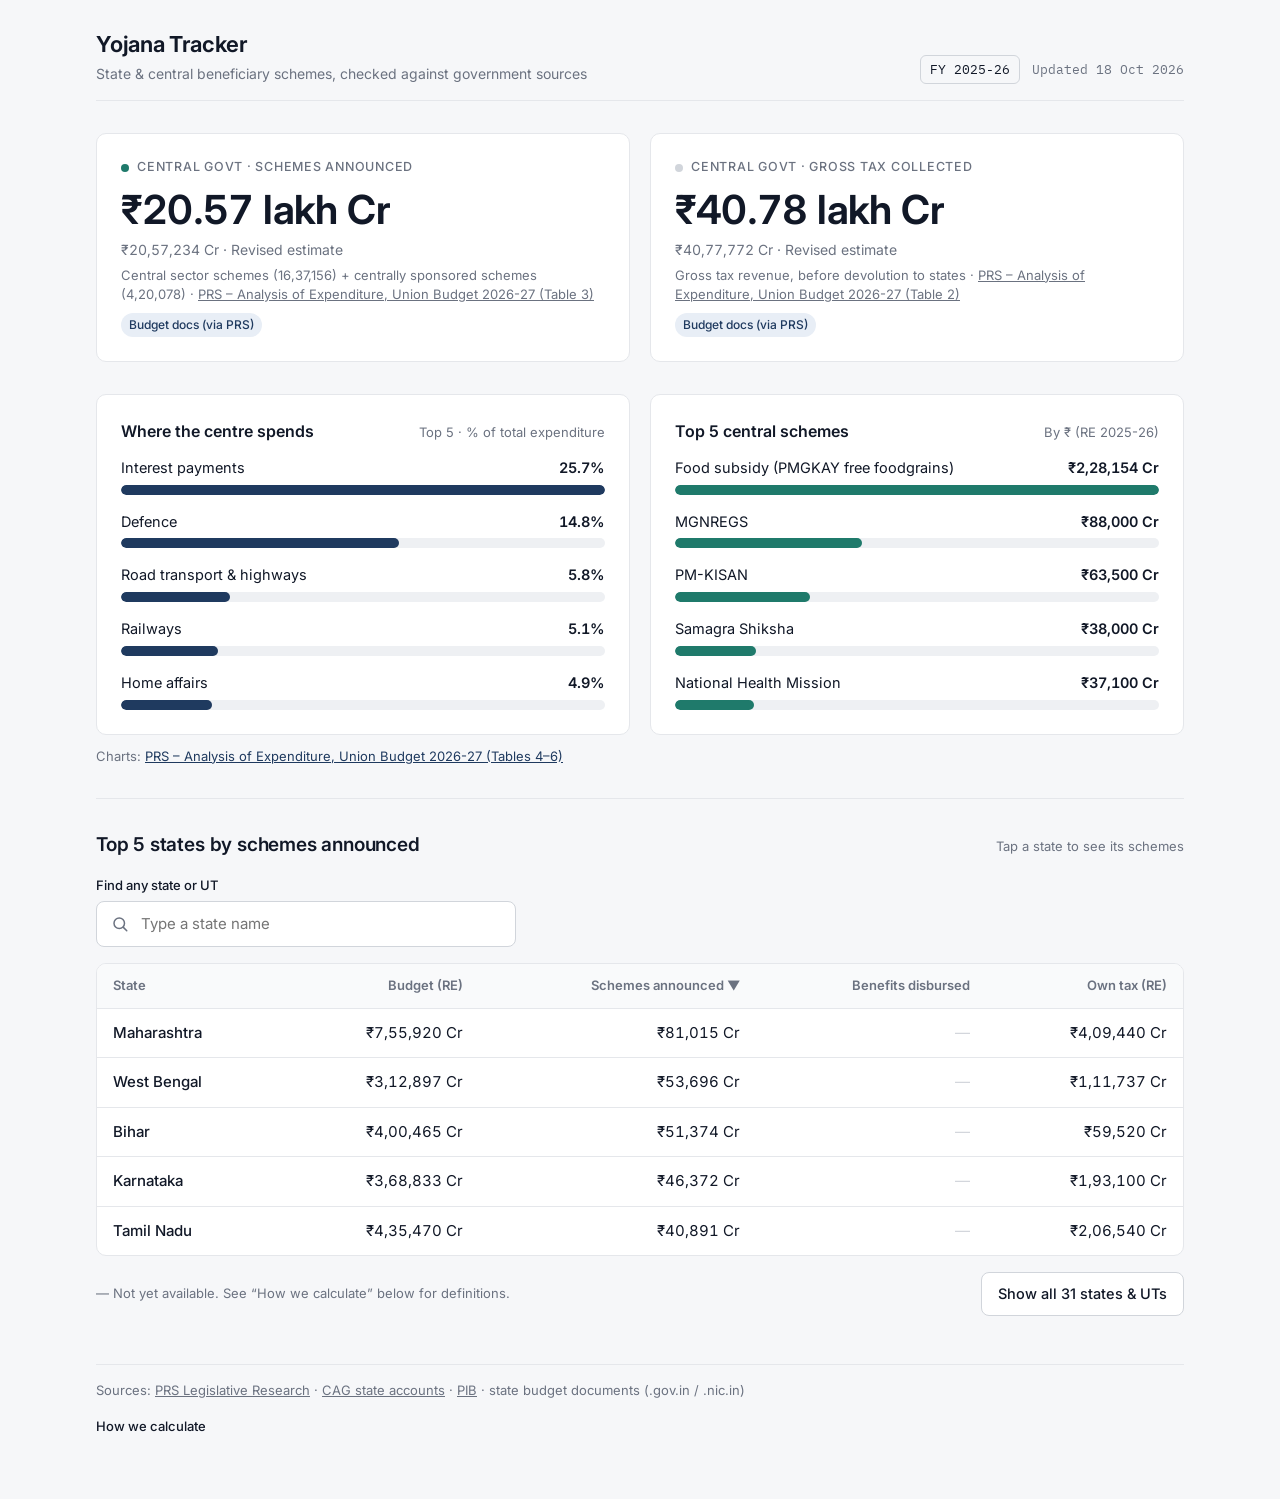
==== site/index.html @ f114574a "Fill budget, own tax and Schemes announced for all states from PRS; disbursement provenance rules - " ====
<!doctype html>
<html lang="en">
<head>
<meta charset="utf-8">
<meta name="viewport" content="width=device-width, initial-scale=1">
<title>Yojana Tracker</title>
<meta name="description" content="Central and state beneficiary schemes, budgets and tax collections, checked against government documents.">
<link rel="preconnect" href="https://fonts.googleapis.com">
<link rel="preconnect" href="https://fonts.gstatic.com" crossorigin>
<link href="https://fonts.googleapis.com/css2?family=Inter:wght@400;500;600;650&family=IBM+Plex+Mono:wght@400&display=swap" rel="stylesheet">
<link rel="stylesheet" href="styles.css">
<link rel="icon" href="data:image/svg+xml,%3Csvg xmlns='http://www.w3.org/2000/svg' viewBox='0 0 32 32'%3E%3Crect width='32' height='32' rx='6' fill='%231F3A5F'/%3E%3Ctext x='16' y='22' font-size='17' text-anchor='middle' fill='white' font-family='sans-serif'%3E%E2%82%B9%3C/text%3E%3C/svg%3E">
</head>
<body>
<div class="wrap">
  <header class="site-head">
    <div>
      <a class="brand" href="#/">Yojana Tracker</a>
      <p class="tagline">State &amp; central beneficiary schemes, checked against government sources</p>
    </div>
    <div class="meta">
      <span class="fy" id="fy">FY –</span>
      <span id="updated">Loading…</span>
    </div>
  </header>
  <main id="app" aria-live="polite"></main>
  <footer class="site-foot">
    <p>Sources: <a href="https://prsindia.org/budgets/states" target="_blank" rel="noopener">PRS Legislative Research</a> ·
      <a href="https://cag.gov.in/en/state-accounts-report" target="_blank" rel="noopener">CAG state accounts</a> ·
      <a href="https://pib.gov.in/" target="_blank" rel="noopener">PIB</a> · state budget documents (.gov.in / .nic.in)</p>
    <details class="method">
      <summary>How we calculate</summary>
      <ul class="notes">
        <li><strong>Budget</strong> is total expenditure excluding debt repayment (revenue + capital outlay + loans &amp; advances); <strong>tax</strong> is the state’s own tax revenue. Both are revised estimates (RE).</li>
        <li><strong>Schemes announced</strong> uses each state’s Social Welfare &amp; Nutrition sector spend (RE), as printed in PRS’s budget analysis, until scheme-level totals are verified. States classify welfare spending differently (some book much of it under SC/ST/OBC welfare), so compare states with care.</li>
        <li><strong>Benefits disbursed</strong> shows only amounts actually transferred, as published by a government source with its reporting period and date. “Partial” means only some of the state’s schemes have a published figure. It is never estimated from budget allocations; “—” means no reliable figure is published yet.</li>
        <li><strong>Actually spent / collected</strong> on a state’s page comes from CAG’s provisional accounts (March report, full year). It is compared with the revised estimate only when both use the same definition, year and accounting heads; otherwise the comparison shows N/A.</li>
        <li>Schemes are found in PIB and national news, then matched against government documents. Where the two differ, the government figure is shown. News-only figures are marked “Unverified” and never added to totals.</li>
        <li>“Budget docs (via PRS)” figures come from PRS Legislative Research’s analysis of the official budget and become “Verified” once matched in the government document itself.</li>
      </ul>
    </details>
  </footer>
</div>
<noscript><p class="wrap">This site needs JavaScript to load its data.</p></noscript>
<script src="app.js"></script>
</body>
</html>
---- site/styles.css ----
:root {
  --bg: #F6F7F9;
  --surface: #FFFFFF;
  --ink: #111827;
  --muted: #6B7280;
  --line: #E5E7EB;
  --line-strong: #D1D5DB;
  --head: #F9FAFB;
  --navy: #1F3A5F;        /* expenditure */
  --teal: #1F7A6B;        /* welfare schemes */
  --link: #1F3A5F;
  --track: #EEF0F3;
  --hover: #F3F5F8;
  --warn-ink: #8A4B00;
  --warn-bg: #FFF4E5;
  --ok-ink: #1E5E3B;
  --ok-bg: #E7F4EC;
  --sec-ink: #1F3A5F;
  --sec-bg: #E8EEF6;
  --sans: "Inter", system-ui, -apple-system, "Segoe UI", sans-serif;
  --mono: "IBM Plex Mono", ui-monospace, monospace;   /* technical metadata only */
  --radius: 10px;
  --gap: 32px;
}
@media (prefers-color-scheme: dark) {
  :root:not([data-theme="light"]) {
    --bg: #0F1115; --surface: #171A1F; --ink: #E8EAED; --muted: #9AA1AC; --line: #2A2F36;
    --line-strong: #3A404A; --head: #1C2026; --navy: #8FB3E0; --teal: #5FBFA9; --link: #9CC2EE;
    --track: #262A31; --hover: #1F2329; --warn-ink: #F2B66B; --warn-bg: #3A2A12; --ok-ink: #8FD9AE; --ok-bg: #16301F;
    --sec-ink: #B7CDEA; --sec-bg: #1F2A3A;
    color-scheme: dark;
  }
}
:root[data-theme="dark"] {
    --bg: #0F1115; --surface: #171A1F; --ink: #E8EAED; --muted: #9AA1AC; --line: #2A2F36;
    --line-strong: #3A404A; --head: #1C2026; --navy: #8FB3E0; --teal: #5FBFA9; --link: #9CC2EE;
    --track: #262A31; --hover: #1F2329; --warn-ink: #F2B66B; --warn-bg: #3A2A12; --ok-ink: #8FD9AE; --ok-bg: #16301F;
    --sec-ink: #B7CDEA; --sec-bg: #1F2A3A;
  color-scheme: dark;
}
* { box-sizing: border-box; }
body { margin: 0; background: var(--bg); color: var(--ink); font-family: var(--sans); line-height: 1.5;
  -webkit-font-smoothing: antialiased; }
a { color: var(--link); }
.wrap { max-width: 1120px; margin: 0 auto; padding-block: 28px 56px; padding-left: max(16px, env(safe-area-inset-left, 0px)); padding-right: max(16px, env(safe-area-inset-right, 0px)); }

.site-head { display: flex; flex-wrap: wrap; justify-content: space-between; align-items: flex-end; gap: 12px;
  border-bottom: 1px solid var(--line); padding-bottom: 16px; margin-bottom: var(--gap); }
.brand { font-size: 22px; font-weight: 650; letter-spacing: -.01em; color: var(--ink); text-decoration: none; }
.tagline { margin: 2px 0 0; color: var(--muted); font-size: 14px; }
.meta { display: flex; gap: 12px; align-items: center; font-family: var(--mono); font-size: 12.5px; color: var(--muted); }
.fy { border: 1px solid var(--line-strong); border-radius: 6px; color: var(--ink); padding: 4px 9px; }

main { display: flex; flex-direction: column; gap: var(--gap); }
.stack { display: flex; flex-direction: column; gap: 12px; }
.grid2 { display: grid; grid-template-columns: repeat(auto-fit, minmax(300px, 1fr)); gap: 20px; }
.card { background: var(--surface); border: 1px solid var(--line); border-radius: var(--radius); padding: 24px;
  display: flex; flex-direction: column; gap: 6px; }
.card.stat { --dot: var(--line-strong); }
.card.stat.exp { --dot: var(--navy); }
.card.stat.welfare { --dot: var(--teal); }
.eyebrow { font-size: 12.5px; font-weight: 500; text-transform: uppercase; letter-spacing: .06em; color: var(--muted);
  display: flex; align-items: flex-start; gap: 8px; }
.card.stat .eyebrow::before { content: ""; flex: none; width: 8px; height: 8px; margin-top: .45em; border-radius: 50%; background: var(--dot); }
.big { font-size: clamp(30px, 5vw, 40px); font-weight: 650; letter-spacing: -.02em; line-height: 1.15; margin-top: 4px; }
.exact { font-size: 14px; color: var(--muted); }
.sub { font-size: 13px; color: var(--muted); }
.sub a { color: var(--muted); }
.big, .exact, td.num, .bar-row .v { font-variant-numeric: tabular-nums; font-feature-settings: "tnum"; }

h1 { margin: 0; font-size: 30px; font-weight: 650; letter-spacing: -.015em; }
h2 { margin: 0; font-size: 19px; font-weight: 600; letter-spacing: -.01em; }
h3 { margin: 0; font-size: 16px; font-weight: 600; }
.section-head { display: flex; flex-wrap: wrap; justify-content: space-between; align-items: baseline; gap: 8px; }
.hint { font-size: 13px; color: var(--muted); }

.bars { display: flex; flex-direction: column; gap: 16px; margin-top: 8px; }
.bar-row .labels { display: flex; justify-content: space-between; gap: 12px; font-size: 14.5px; margin-bottom: 6px; }
.bar-row .labels .v { font-weight: 600; white-space: nowrap; }
.track { height: 10px; background: var(--track); border-radius: 5px; overflow: hidden; }
.fill { height: 100%; border-radius: 5px; width: 0; transition: width .9s cubic-bezier(.2,.7,.2,1); }

/* States section: set apart from the dashboard above */
.states { border-top: 1px solid var(--line); padding-top: var(--gap); display: flex; flex-direction: column; gap: 16px; }

.search { display: flex; flex-direction: column; gap: 6px; max-width: 420px; }
.search label { font-size: 13px; font-weight: 500; }
.search .box { display: flex; align-items: center; gap: 10px; background: var(--surface); border: 1px solid var(--line-strong);
  border-radius: 8px; padding: 0 14px; }
.search input { flex: 1; border: 0; outline: 0; background: transparent; color: var(--ink); font: inherit; font-size: 15px; min-height: 44px; }
.search .box:focus-within { outline: 3px solid color-mix(in srgb, var(--navy) 35%, transparent); outline-offset: 1px; }

.table-box { overflow-x: auto; background: var(--surface); border: 1px solid var(--line); border-radius: var(--radius); }
table { width: 100%; border-collapse: collapse; font-size: 15px; }
th { background: var(--head); text-align: left; font-weight: 600; padding: 12px 16px; white-space: nowrap; font-size: 13px;
  color: var(--muted); border-bottom: 1px solid var(--line); }
td { padding: 13px 16px; border-top: 1px solid var(--line); }
tbody tr:first-child td { border-top: 0; }
td.num, th.num { text-align: right; white-space: nowrap; }
td.rank { color: var(--muted); width: 40px; font-variant-numeric: tabular-nums; }
tbody tr.link { cursor: pointer; transition: background-color .12s; }
tbody tr.link:hover { background: var(--hover); }
tbody tr.dim td { color: var(--muted); }
.state-link { font-weight: 500; text-decoration: none; color: var(--ink); }
.state-link:hover { text-decoration: underline; }
.pending { color: var(--muted); font-size: 13px; }
.dash { color: var(--line-strong); }
.tag { display: inline-block; margin-left: 6px; padding: 1px 6px; border: 1px solid var(--line-strong); border-radius: 999px;
  font-size: 11px; font-weight: 500; color: var(--muted); vertical-align: 1px; }

.row-actions { display: flex; flex-wrap: wrap; justify-content: space-between; align-items: center; gap: 12px; }
.btn { font: inherit; font-size: 14.5px; font-weight: 500; background: var(--surface); color: var(--ink);
  border: 1px solid var(--line-strong); border-radius: 8px; padding: 10px 16px; min-height: 44px; cursor: pointer; }
.btn:hover { background: var(--hover); }
.btn:focus-visible, a:focus-visible, summary:focus-visible { outline: 3px solid var(--navy); outline-offset: 2px; }

.badge { display: inline-block; font-size: 12px; font-weight: 500; padding: 3px 8px; border-radius: 999px; white-space: nowrap; }
.badge.verified { background: var(--ok-bg); color: var(--ok-ink); }
.badge.secondary { background: var(--sec-bg); color: var(--sec-ink); }
.badge.unverified { background: var(--warn-bg); color: var(--warn-ink); }

.back { display: inline-flex; align-items: center; min-height: 44px; font-weight: 500; text-decoration: none; }
.notes { margin: 0; padding-left: 18px; font-size: 13px; color: var(--muted); display: flex; flex-direction: column; gap: 4px; }
.empty { padding: 28px; text-align: center; color: var(--muted); }

.site-foot { margin-top: 48px; border-top: 1px solid var(--line); padding-top: 16px; font-size: 13px; color: var(--muted);
  display: flex; flex-direction: column; gap: 10px; }
.site-foot p { margin: 0; }
.site-foot a { color: var(--muted); }
.method summary { cursor: pointer; font-weight: 500; color: var(--ink); width: fit-content; min-height: 32px;
  display: flex; align-items: center; }
.method[open] summary { margin-bottom: 8px; }
.method .notes { gap: 6px; max-width: 72ch; }

.error { background: var(--warn-bg); color: var(--warn-ink); padding: 16px; border-radius: var(--radius); }
@media (prefers-reduced-motion: reduce) { .fill, tbody tr.link { transition: none; } }
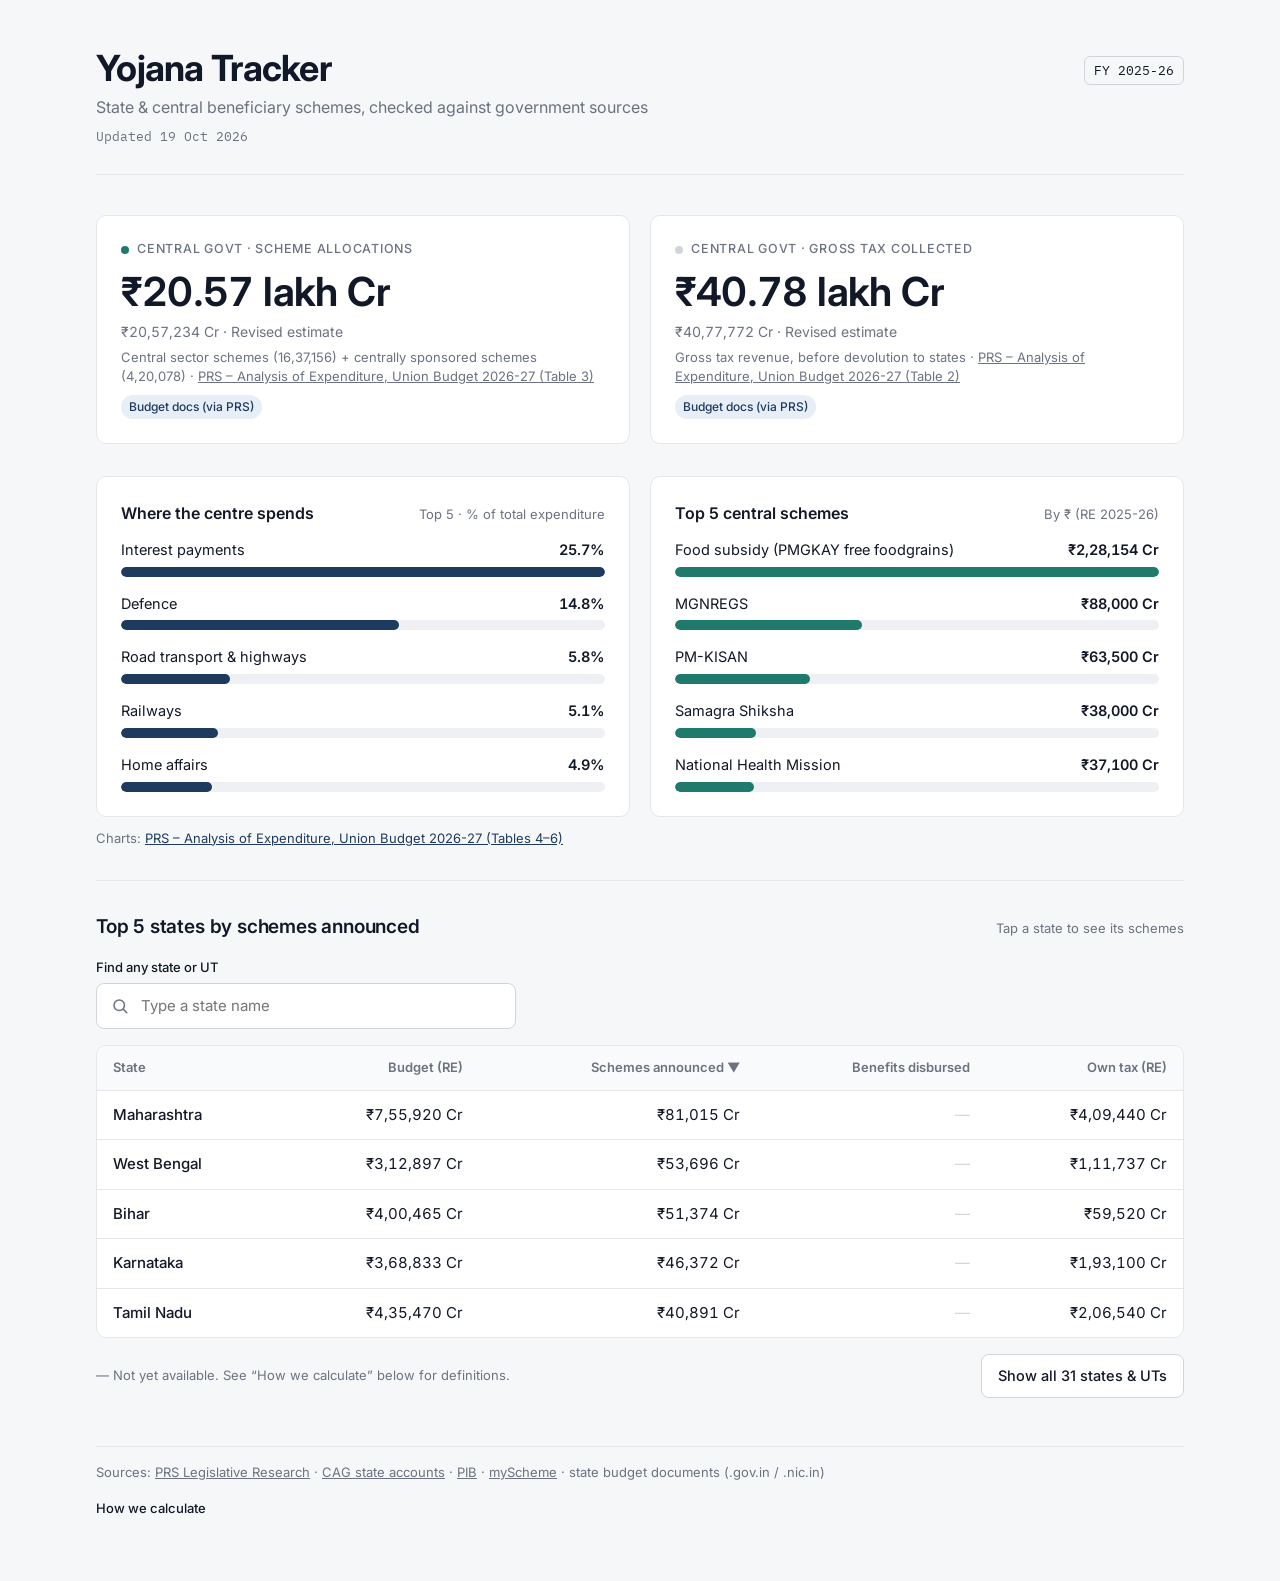
==== commit c436f920: "Header refresh; myScheme/National Portal scheme discovery; news crawling with reported status Header" ====
--- a/site/index.html
+++ b/site/index.html
@@ -7,27 +7,28 @@
 <meta name="description" content="Central and state beneficiary schemes, budgets and tax collections, checked against government documents.">
 <link rel="preconnect" href="https://fonts.googleapis.com">
 <link rel="preconnect" href="https://fonts.gstatic.com" crossorigin>
-<link href="https://fonts.googleapis.com/css2?family=Inter:wght@400;500;600;650&family=IBM+Plex+Mono:wght@400&display=swap" rel="stylesheet">
+<link href="https://fonts.googleapis.com/css2?family=Inter:wght@400;500;600;650;700&family=IBM+Plex+Mono:wght@400&display=swap" rel="stylesheet">
 <link rel="stylesheet" href="styles.css">
 <link rel="icon" href="data:image/svg+xml,%3Csvg xmlns='http://www.w3.org/2000/svg' viewBox='0 0 32 32'%3E%3Crect width='32' height='32' rx='6' fill='%231F3A5F'/%3E%3Ctext x='16' y='22' font-size='17' text-anchor='middle' fill='white' font-family='sans-serif'%3E%E2%82%B9%3C/text%3E%3C/svg%3E">
 </head>
 <body>
 <div class="wrap">
   <header class="site-head">
-    <div>
+    <div class="head-text">
       <a class="brand" href="#/">Yojana Tracker</a>
       <p class="tagline">State &amp; central beneficiary schemes, checked against government sources</p>
+      <p class="updated" id="updated">Loading…</p>
     </div>
     <div class="meta">
       <span class="fy" id="fy">FY –</span>
-      <span id="updated">Loading…</span>
     </div>
   </header>
   <main id="app" aria-live="polite"></main>
   <footer class="site-foot">
     <p>Sources: <a href="https://prsindia.org/budgets/states" target="_blank" rel="noopener">PRS Legislative Research</a> ·
       <a href="https://cag.gov.in/en/state-accounts-report" target="_blank" rel="noopener">CAG state accounts</a> ·
-      <a href="https://pib.gov.in/" target="_blank" rel="noopener">PIB</a> · state budget documents (.gov.in / .nic.in)</p>
+      <a href="https://pib.gov.in/" target="_blank" rel="noopener">PIB</a> ·
+      <a href="https://www.myscheme.gov.in/search" target="_blank" rel="noopener">myScheme</a> · state budget documents (.gov.in / .nic.in)</p>
     <details class="method">
       <summary>How we calculate</summary>
       <ul class="notes">
@@ -35,7 +36,8 @@
         <li><strong>Schemes announced</strong> uses each state’s Social Welfare &amp; Nutrition sector spend (RE), as printed in PRS’s budget analysis, until scheme-level totals are verified. States classify welfare spending differently (some book much of it under SC/ST/OBC welfare), so compare states with care.</li>
         <li><strong>Benefits disbursed</strong> shows only amounts actually transferred, as published by a government source with its reporting period and date. “Partial” means only some of the state’s schemes have a published figure. It is never estimated from budget allocations; “—” means no reliable figure is published yet.</li>
         <li><strong>Actually spent / collected</strong> on a state’s page comes from CAG’s provisional accounts (March report, full year). It is compared with the revised estimate only when both use the same definition, year and accounting heads; otherwise the comparison shows N/A.</li>
-        <li>Schemes are found in PIB and national news, then matched against government documents. Where the two differ, the government figure is shown. News-only figures are marked “Unverified” and never added to totals.</li>
+        <li>Schemes are discovered on myScheme and the National Portal of India and in national and regional-language news, then matched against budget documents, departmental reports and notifications. Where a news figure and the government figure differ, the government figure is shown. A scheme seen only in the news is listed as “Reported — awaiting official verification”, with no amount, and is never added to totals.</li>
+        <li>Each scheme is marked as the state’s own (“State scheme”), “Centrally sponsored” (cost shared by Centre and state) or a “Central scheme”, from myScheme and the Union Budget’s list of centrally sponsored schemes; it is left unmarked when the sources don’t say.</li>
         <li>“Budget docs (via PRS)” figures come from PRS Legislative Research’s analysis of the official budget and become “Verified” once matched in the government document itself.</li>
       </ul>
     </details>
--- a/site/styles.css
+++ b/site/styles.css
@@ -44,11 +44,13 @@
 a { color: var(--link); }
 .wrap { max-width: 1120px; margin: 0 auto; padding-block: 28px 56px; padding-left: max(16px, env(safe-area-inset-left, 0px)); padding-right: max(16px, env(safe-area-inset-right, 0px)); }
 
-.site-head { display: flex; flex-wrap: wrap; justify-content: space-between; align-items: flex-end; gap: 12px;
-  border-bottom: 1px solid var(--line); padding-bottom: 16px; margin-bottom: var(--gap); }
-.brand { font-size: 22px; font-weight: 650; letter-spacing: -.01em; color: var(--ink); text-decoration: none; }
-.tagline { margin: 2px 0 0; color: var(--muted); font-size: 14px; }
-.meta { display: flex; gap: 12px; align-items: center; font-family: var(--mono); font-size: 12.5px; color: var(--muted); }
+.site-head { display: flex; flex-wrap: wrap; justify-content: space-between; align-items: flex-start; gap: 16px 24px;
+  border-bottom: 1px solid var(--line); padding-block: 20px 28px; margin-bottom: 40px; }
+.head-text { display: flex; flex-direction: column; gap: 6px; min-width: 0; }
+.brand { font-size: 36px; font-weight: 700; line-height: 1.15; letter-spacing: -.02em; color: var(--ink); text-decoration: none; }
+.tagline { margin: 0; color: var(--muted); font-size: 16px; }
+.updated { margin: 2px 0 0; font-family: var(--mono); font-size: 12.5px; color: var(--muted); }
+.meta { margin-left: auto; display: flex; align-items: center; padding-top: 8px; font-family: var(--mono); font-size: 12.5px; color: var(--muted); }
 .fy { border: 1px solid var(--line-strong); border-radius: 6px; color: var(--ink); padding: 4px 9px; }
 
 main { display: flex; flex-direction: column; gap: var(--gap); }
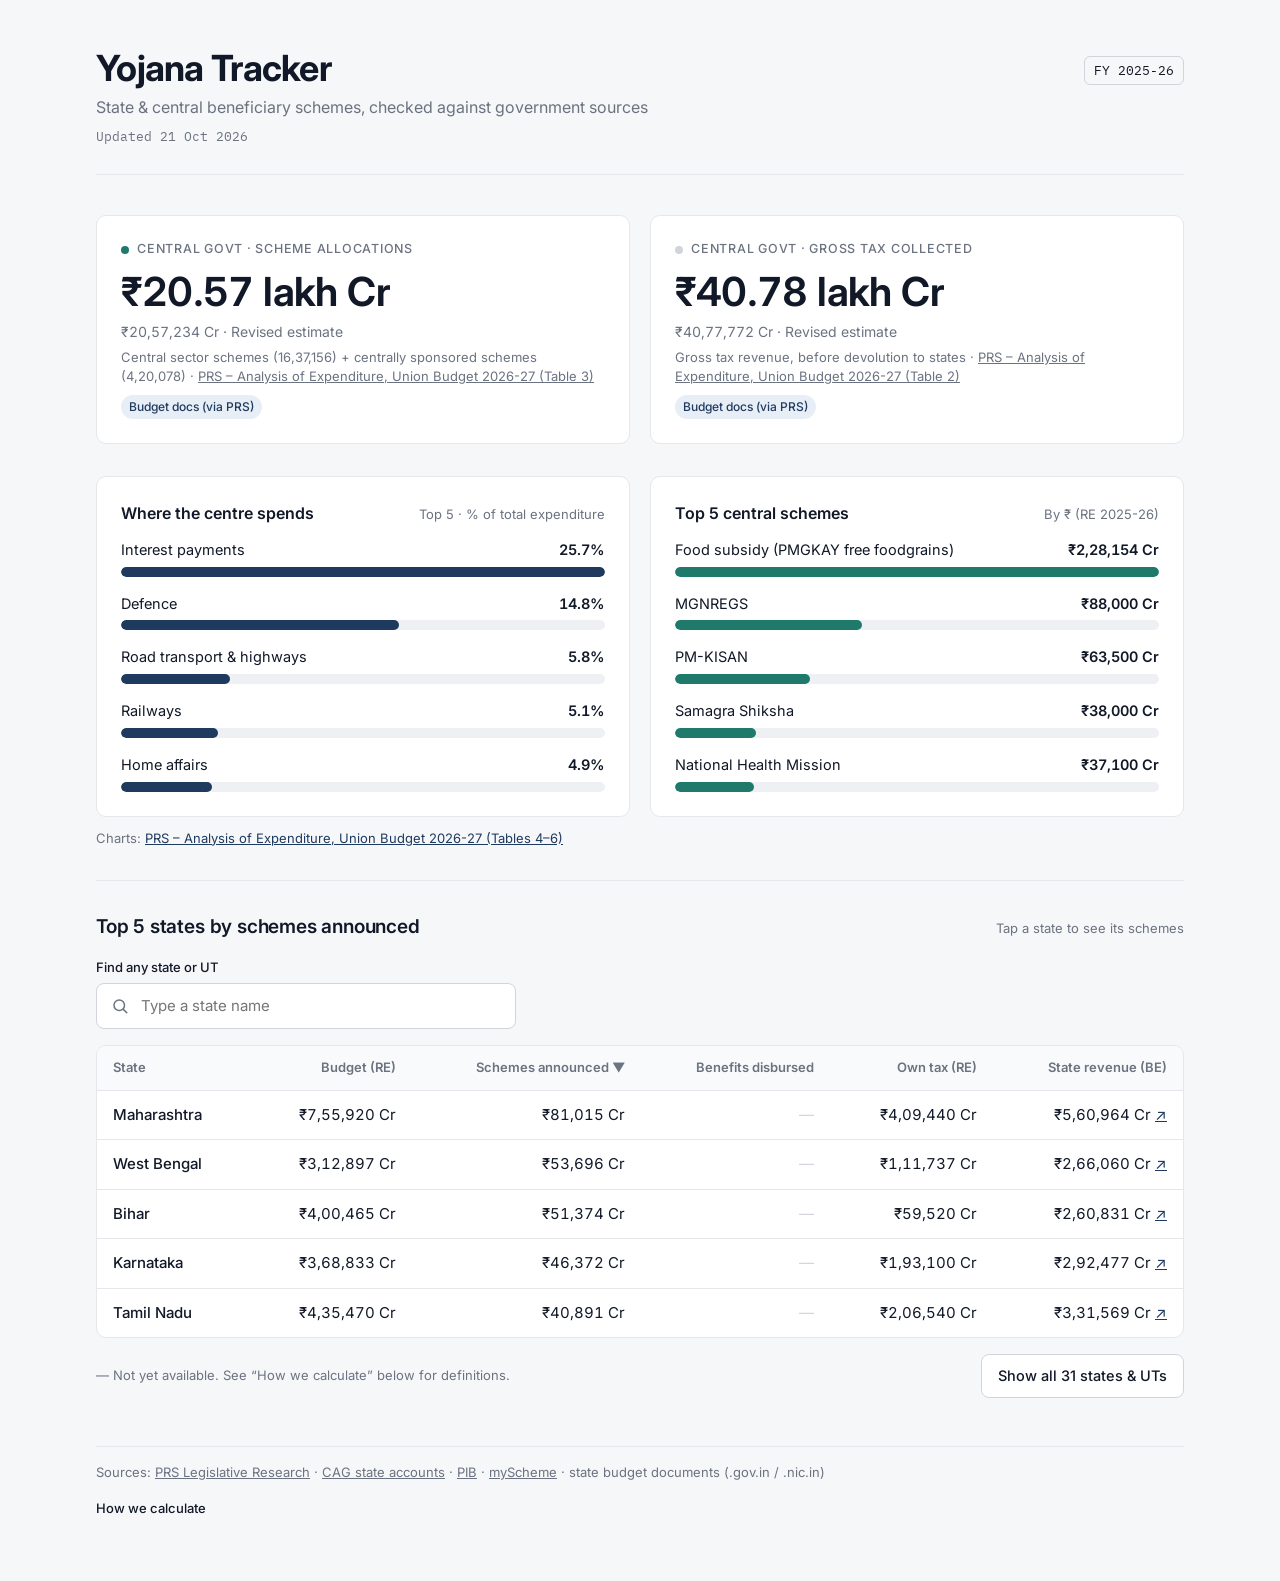
==== commit 943c234b: "Add State revenue column: FY 2025-26 total revenue receipts (BE) from PRS The PRS scraper now reads " ====
--- a/site/index.html
+++ b/site/index.html
@@ -34,6 +34,7 @@
       <ul class="notes">
         <li><strong>Budget</strong> is total expenditure excluding debt repayment (revenue + capital outlay + loans &amp; advances); <strong>tax</strong> is the state’s own tax revenue. Both are revised estimates (RE).</li>
         <li><strong>Schemes announced</strong> uses each state’s Social Welfare &amp; Nutrition sector spend (RE), as printed in PRS’s budget analysis, until scheme-level totals are verified. States classify welfare spending differently (some book much of it under SC/ST/OBC welfare), so compare states with care.</li>
+        <li><strong>State revenue</strong> is the Total Revenue Receipts figure (budget estimate, FY 2025-26) exactly as published, excluding borrowings and capital receipts; taken from PRS Legislative Research’s analysis of the official budget. “N/A” means no published figure.</li>
         <li><strong>Benefits disbursed</strong> shows only amounts actually transferred, as published by a government source with its reporting period and date. “Partial” means only some of the state’s schemes have a published figure. It is never estimated from budget allocations; “—” means no reliable figure is published yet.</li>
         <li><strong>Actually spent / collected</strong> on a state’s page comes from CAG’s provisional accounts (March report, full year). It is compared with the revised estimate only when both use the same definition, year and accounting heads; otherwise the comparison shows N/A.</li>
         <li>Schemes are discovered on myScheme and the National Portal of India and in national and regional-language news, then matched against budget documents, departmental reports and notifications. Where a news figure and the government figure differ, the government figure is shown. A scheme seen only in the news is listed as “Reported — awaiting official verification”, with no amount, and is never added to totals.</li>
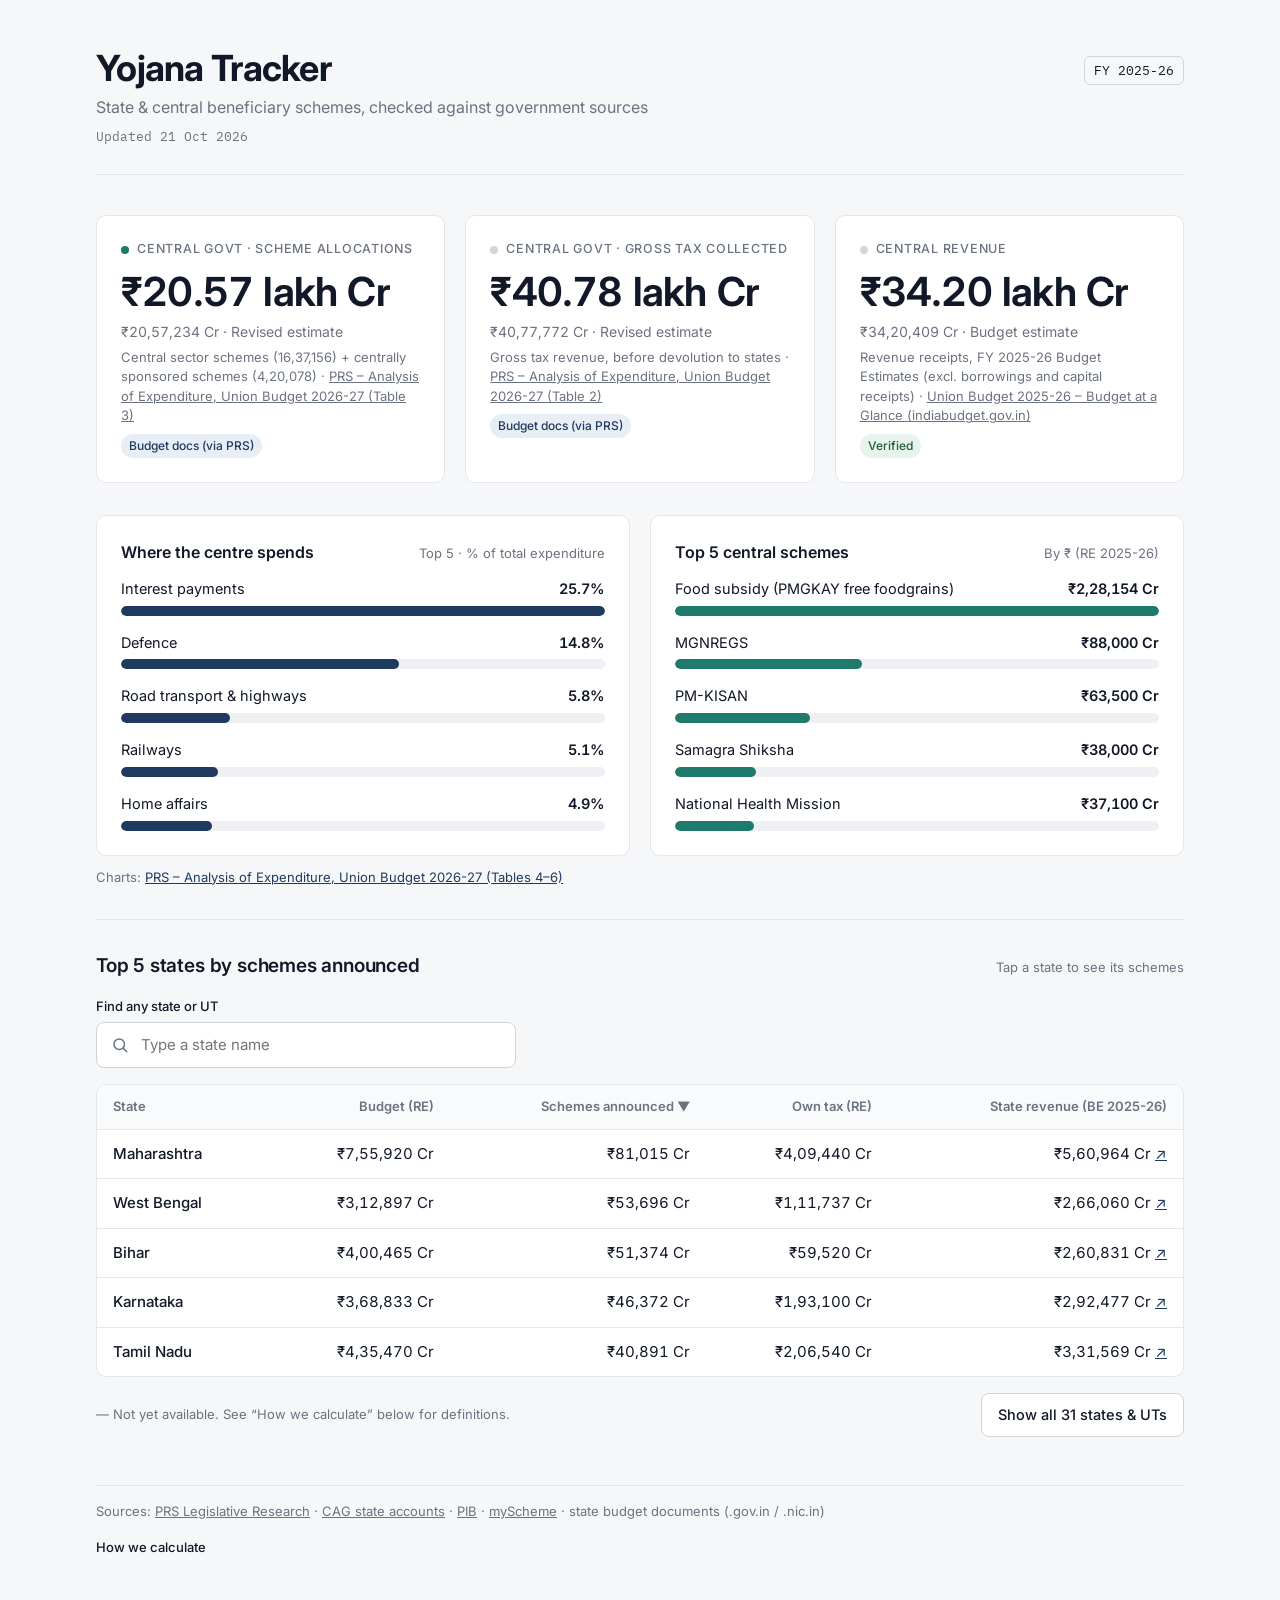
==== commit b492f0d5: "Add Central Revenue (Union Budget BE); remove Benefits disbursed from states - Homepage card "Centra" ====
--- a/site/index.html
+++ b/site/index.html
@@ -34,8 +34,7 @@
       <ul class="notes">
         <li><strong>Budget</strong> is total expenditure excluding debt repayment (revenue + capital outlay + loans &amp; advances); <strong>tax</strong> is the state’s own tax revenue. Both are revised estimates (RE).</li>
         <li><strong>Schemes announced</strong> uses each state’s Social Welfare &amp; Nutrition sector spend (RE), as printed in PRS’s budget analysis, until scheme-level totals are verified. States classify welfare spending differently (some book much of it under SC/ST/OBC welfare), so compare states with care.</li>
-        <li><strong>State revenue</strong> is the Total Revenue Receipts figure (budget estimate, FY 2025-26) exactly as published, excluding borrowings and capital receipts; taken from PRS Legislative Research’s analysis of the official budget. “N/A” means no published figure.</li>
-        <li><strong>Benefits disbursed</strong> shows only amounts actually transferred, as published by a government source with its reporting period and date. “Partial” means only some of the state’s schemes have a published figure. It is never estimated from budget allocations; “—” means no reliable figure is published yet.</li>
+        <li><strong>Central Revenue</strong> and <strong>State revenue</strong> use one definition: <strong>Revenue Receipts, FY 2025-26 Budget Estimates</strong>, exactly as published, excluding borrowings and capital receipts. The Centre’s figure is from the Union Budget at a Glance (indiabudget.gov.in) and is net of states’ share of central taxes; each state’s figure includes that share. State figures are taken from PRS Legislative Research’s analysis of the state budget. “N/A” means no published figure.</li>
         <li><strong>Actually spent / collected</strong> on a state’s page comes from CAG’s provisional accounts (March report, full year). It is compared with the revised estimate only when both use the same definition, year and accounting heads; otherwise the comparison shows N/A.</li>
         <li>Schemes are discovered on myScheme and the National Portal of India and in national and regional-language news, then matched against budget documents, departmental reports and notifications. Where a news figure and the government figure differ, the government figure is shown. A scheme seen only in the news is listed as “Reported — awaiting official verification”, with no amount, and is never added to totals.</li>
         <li>Each scheme is marked as the state’s own (“State scheme”), “Centrally sponsored” (cost shared by Centre and state) or a “Central scheme”, from myScheme and the Union Budget’s list of centrally sponsored schemes; it is left unmarked when the sources don’t say.</li>
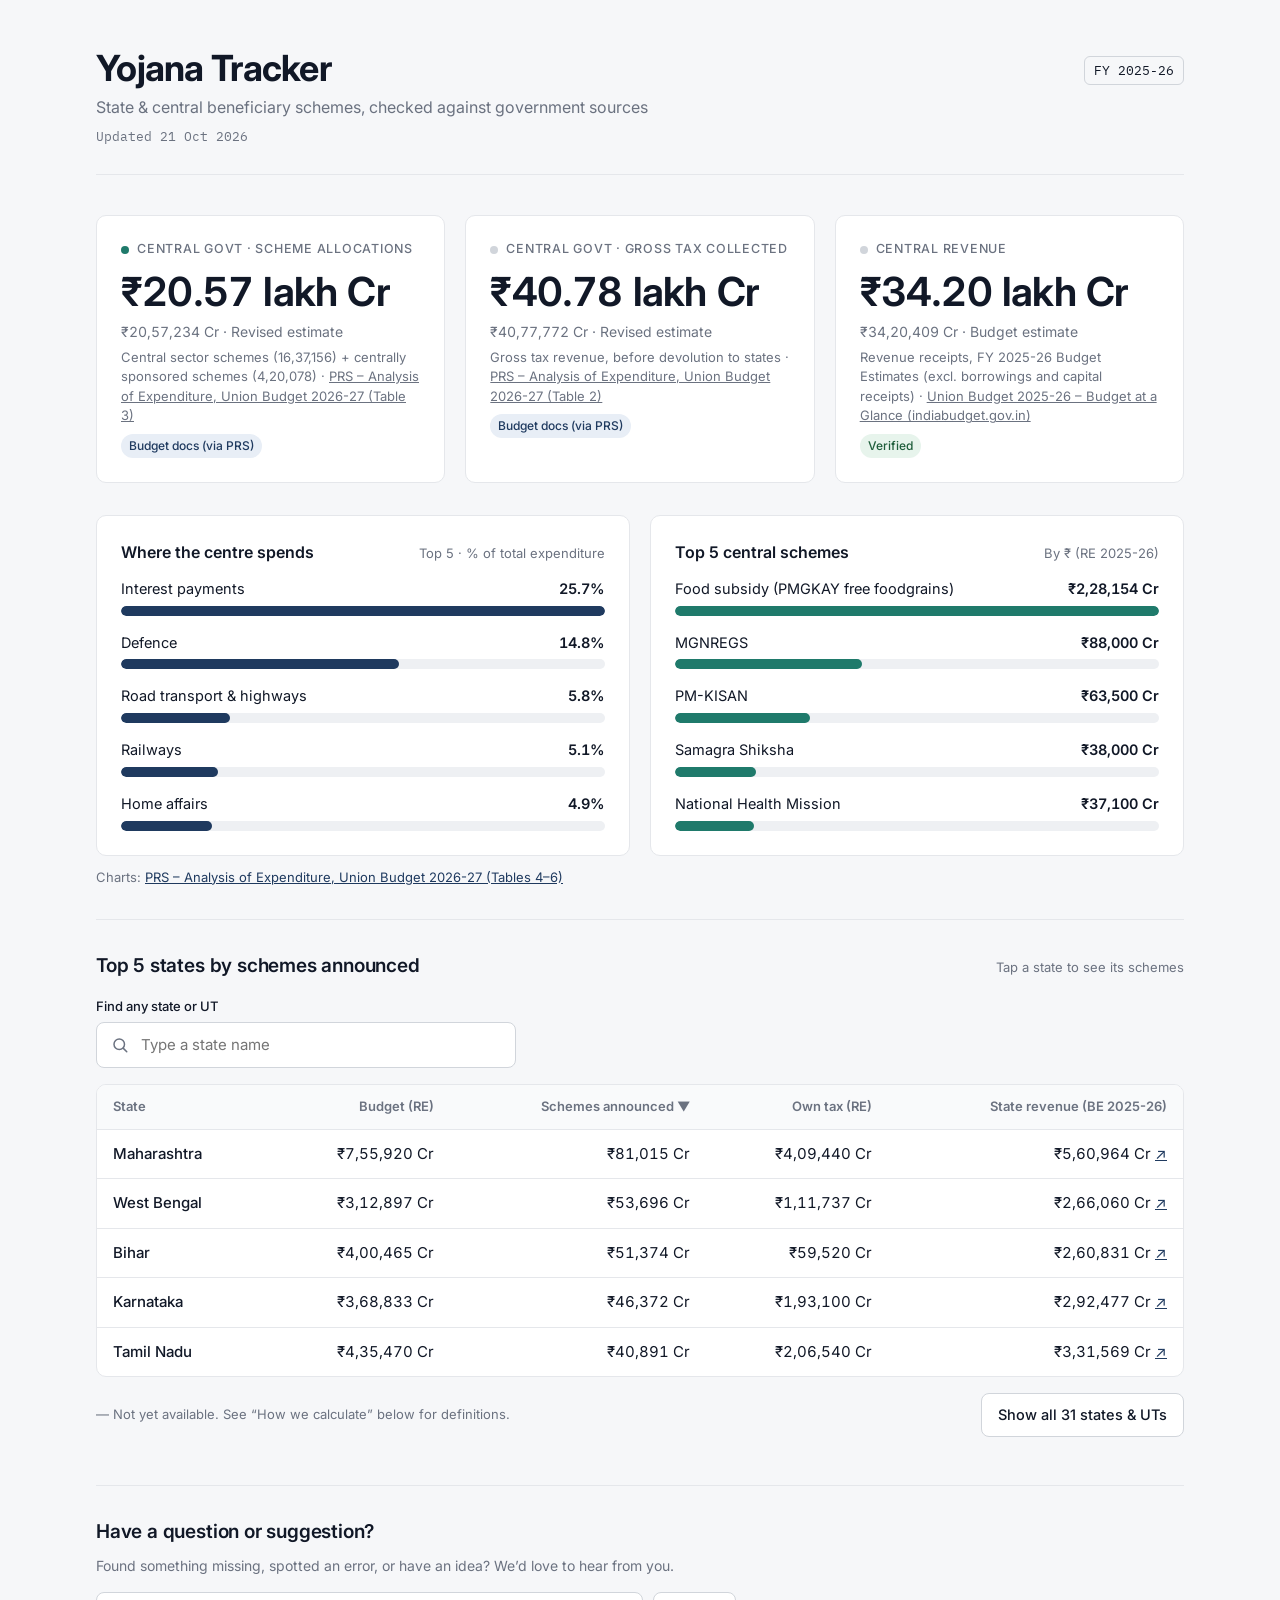
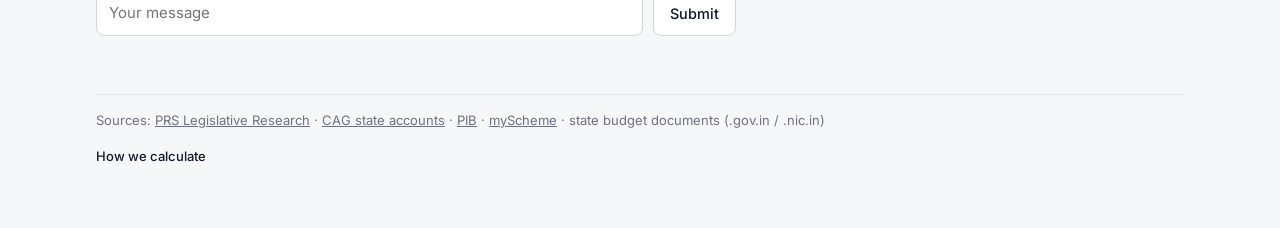
==== commit 842175bb: "Add homepage feedback form and a stdlib feedback server - Homepage section above the footer: "Have a" ====
--- a/site/index.html
+++ b/site/index.html
@@ -9,6 +9,9 @@
 <link rel="preconnect" href="https://fonts.gstatic.com" crossorigin>
 <link href="https://fonts.googleapis.com/css2?family=Inter:wght@400;500;600;650;700&family=IBM+Plex+Mono:wght@400&display=swap" rel="stylesheet">
 <link rel="stylesheet" href="styles.css">
+<!-- Where the feedback form posts (server/feedback_server.py). Set an absolute URL when that server runs
+     on another host than the site, e.g. https://feedback.example.org/api/feedback -->
+<meta name="feedback-endpoint" content="api/feedback">
 <link rel="icon" href="data:image/svg+xml,%3Csvg xmlns='http://www.w3.org/2000/svg' viewBox='0 0 32 32'%3E%3Crect width='32' height='32' rx='6' fill='%231F3A5F'/%3E%3Ctext x='16' y='22' font-size='17' text-anchor='middle' fill='white' font-family='sans-serif'%3E%E2%82%B9%3C/text%3E%3C/svg%3E">
 </head>
 <body>
@@ -24,6 +27,19 @@
     </div>
   </header>
   <main id="app" aria-live="polite"></main>
+  <section class="feedback" id="feedback" aria-labelledby="feedback-title" hidden>
+    <h2 id="feedback-title">Have a question or suggestion?</h2>
+    <p class="hint">Found something missing, spotted an error, or have an idea? We’d love to hear from you.</p>
+    <form id="feedback-form" novalidate>
+      <label class="sr-only" for="feedback-msg">Your message</label>
+      <div class="feedback-row">
+        <input id="feedback-msg" name="message" type="text" maxlength="1000" autocomplete="off" required
+          placeholder="Your message">
+        <button class="btn" type="submit">Submit</button>
+      </div>
+      <p class="feedback-status" id="feedback-status" role="status"></p>
+    </form>
+  </section>
   <footer class="site-foot">
     <p>Sources: <a href="https://prsindia.org/budgets/states" target="_blank" rel="noopener">PRS Legislative Research</a> ·
       <a href="https://cag.gov.in/en/state-accounts-report" target="_blank" rel="noopener">CAG state accounts</a> ·
--- a/site/styles.css
+++ b/site/styles.css
@@ -125,6 +125,21 @@
 .notes { margin: 0; padding-left: 18px; font-size: 13px; color: var(--muted); display: flex; flex-direction: column; gap: 4px; }
 .empty { padding: 28px; text-align: center; color: var(--muted); }
 
+.feedback { margin-top: 48px; border-top: 1px solid var(--line); padding-top: var(--gap); display: flex;
+  flex-direction: column; gap: 8px; }
+.feedback .hint { margin: 0 0 8px; font-size: 14px; }
+.feedback-row { display: flex; gap: 10px; max-width: 640px; }
+.feedback-row input { flex: 1; min-width: 0; min-height: 44px; padding: 0 12px; font: inherit; font-size: 15px;
+  color: var(--ink); background: var(--surface); border: 1px solid var(--line-strong); border-radius: 8px; }
+.feedback-row input:focus-visible { outline: 3px solid color-mix(in srgb, var(--navy) 35%, transparent); outline-offset: 1px; }
+.feedback-row .btn:disabled { opacity: .6; cursor: default; }
+.feedback-status { margin: 6px 0 0; min-height: 1.5em; font-size: 13.5px; color: var(--muted); }
+.feedback-status.ok { color: var(--ok-ink); }
+.feedback-status.err { color: var(--warn-ink); }
+.sr-only { position: absolute; width: 1px; height: 1px; padding: 0; margin: -1px; overflow: hidden; clip: rect(0 0 0 0);
+  white-space: nowrap; border: 0; }
+.feedback + .site-foot { margin-top: 32px; }
+
 .site-foot { margin-top: 48px; border-top: 1px solid var(--line); padding-top: 16px; font-size: 13px; color: var(--muted);
   display: flex; flex-direction: column; gap: 10px; }
 .site-foot p { margin: 0; }
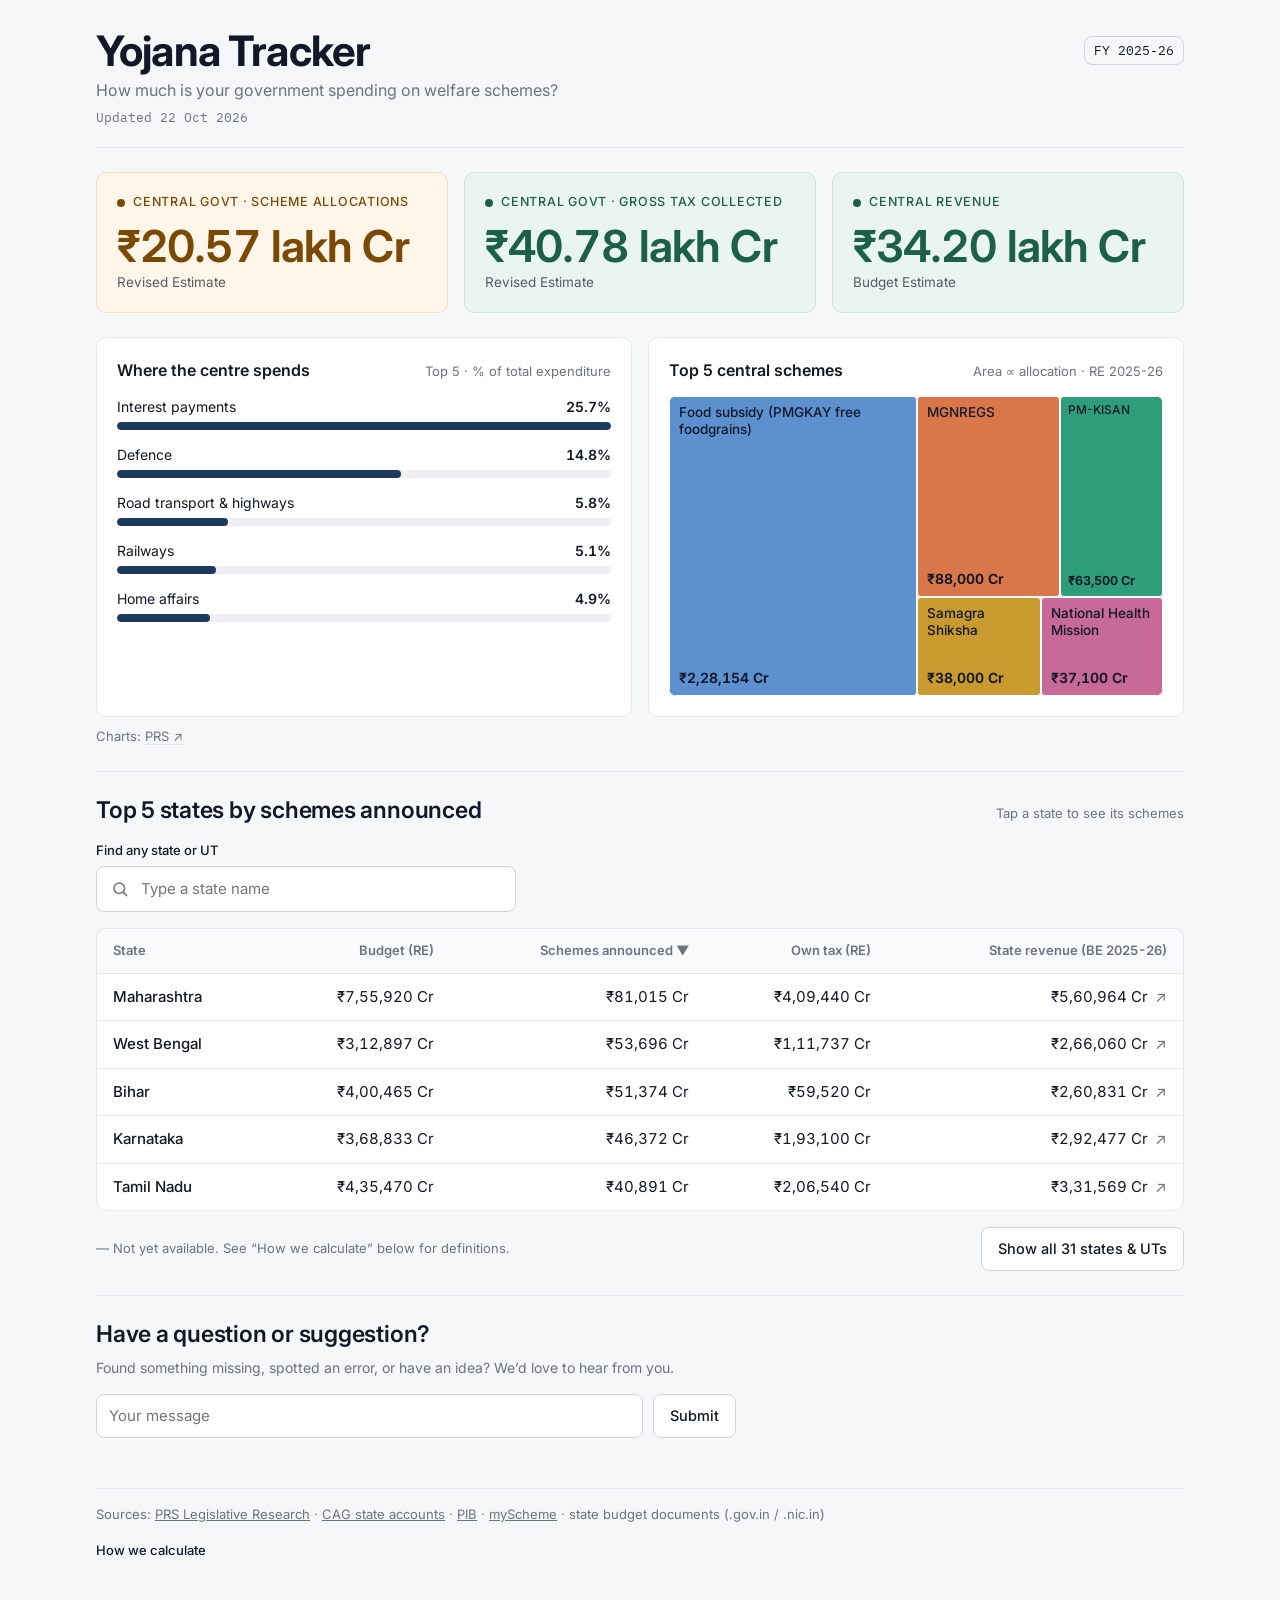
==== commit ff4ecf1a: "Search-first scheme discovery with typed, verified disbursements Discovery no longer depends on fixe" ====
--- a/site/index.html
+++ b/site/index.html
@@ -19,7 +19,7 @@
   <header class="site-head">
     <div class="head-text">
       <a class="brand" href="#/">Yojana Tracker</a>
-      <p class="tagline">State &amp; central beneficiary schemes, checked against government sources</p>
+      <p class="tagline">How much is your government spending on welfare schemes?</p>
       <p class="updated" id="updated">Loading…</p>
     </div>
     <div class="meta">
--- a/site/styles.css
+++ b/site/styles.css
@@ -17,10 +17,21 @@
   --ok-bg: #E7F4EC;
   --sec-ink: #1F3A5F;
   --sec-bg: #E8EEF6;
+  /* summary cards by kind: background, border, title/figure accent, estimate label (all ≥4.5:1) */
+  --rev-bg: #EAF5F0;  --rev-line: #CFE6DA;  --rev-ink: #1C6047;
+  --exp-bg: #EDF3FC;  --exp-line: #D3E1F5;  --exp-ink: #1F4A80;
+  --wel-bg: #FFF6E9;  --wel-line: #F3E0C0;  --wel-ink: #7A4A05;
+  --card-label: #555C69;
+  /* treemap fills, assigned by position and cycled; validated (dataviz validator), dark text ≥4.78:1 */
+  --tm-1: #5C90CE; --tm-2: #D9774B; --tm-3: #2E9E7A; --tm-4: #C99A2E;
+  --tm-5: #C76A97; --tm-6: #5E9A3A; --tm-7: #8F7ED2; --tm-8: #D0645B;
+  --tm-ink: #111827;
   --sans: "Inter", system-ui, -apple-system, "Segoe UI", sans-serif;
   --mono: "IBM Plex Mono", ui-monospace, monospace;   /* technical metadata only */
   --radius: 10px;
-  --gap: 32px;
+  --radius-sm: 8px;      /* controls, badges */
+  --gap: 24px;           /* between sections */
+  --gap-sm: 16px;        /* inside sections */
 }
 @media (prefers-color-scheme: dark) {
   :root:not([data-theme="light"]) {
@@ -28,6 +39,12 @@
     --line-strong: #3A404A; --head: #1C2026; --navy: #8FB3E0; --teal: #5FBFA9; --link: #9CC2EE;
     --track: #262A31; --hover: #1F2329; --warn-ink: #F2B66B; --warn-bg: #3A2A12; --ok-ink: #8FD9AE; --ok-bg: #16301F;
     --sec-ink: #B7CDEA; --sec-bg: #1F2A3A;
+    --rev-bg: #12261E; --rev-line: #1E3A2E; --rev-ink: #8FD9B6;
+    --exp-bg: #142034; --exp-line: #22324D; --exp-ink: #A8C8F0;
+    --wel-bg: #2A2113; --wel-line: #423420; --wel-ink: #F0C27A;
+    --card-label: #9AA1AC;
+    --tm-1: #4F86C6; --tm-2: #C8683E; --tm-3: #2E9E7A; --tm-4: #B08524;
+    --tm-5: #C76A97; --tm-6: #5E9A3A; --tm-7: #8574CC; --tm-8: #D0645B;
     color-scheme: dark;
   }
 }
@@ -36,59 +53,99 @@
     --line-strong: #3A404A; --head: #1C2026; --navy: #8FB3E0; --teal: #5FBFA9; --link: #9CC2EE;
     --track: #262A31; --hover: #1F2329; --warn-ink: #F2B66B; --warn-bg: #3A2A12; --ok-ink: #8FD9AE; --ok-bg: #16301F;
     --sec-ink: #B7CDEA; --sec-bg: #1F2A3A;
+    --rev-bg: #12261E; --rev-line: #1E3A2E; --rev-ink: #8FD9B6;
+    --exp-bg: #142034; --exp-line: #22324D; --exp-ink: #A8C8F0;
+    --wel-bg: #2A2113; --wel-line: #423420; --wel-ink: #F0C27A;
+    --card-label: #9AA1AC;
+    --tm-1: #4F86C6; --tm-2: #C8683E; --tm-3: #2E9E7A; --tm-4: #B08524;
+    --tm-5: #C76A97; --tm-6: #5E9A3A; --tm-7: #8574CC; --tm-8: #D0645B;
   color-scheme: dark;
 }
 * { box-sizing: border-box; }
 body { margin: 0; background: var(--bg); color: var(--ink); font-family: var(--sans); line-height: 1.5;
   -webkit-font-smoothing: antialiased; }
 a { color: var(--link); }
-.wrap { max-width: 1120px; margin: 0 auto; padding-block: 28px 56px; padding-left: max(16px, env(safe-area-inset-left, 0px)); padding-right: max(16px, env(safe-area-inset-right, 0px)); }
+.wrap { max-width: 1120px; margin: 0 auto; padding-block: 16px 48px; padding-left: max(16px, env(safe-area-inset-left, 0px)); padding-right: max(16px, env(safe-area-inset-right, 0px)); }
 
 .site-head { display: flex; flex-wrap: wrap; justify-content: space-between; align-items: flex-start; gap: 16px 24px;
-  border-bottom: 1px solid var(--line); padding-block: 20px 28px; margin-bottom: 40px; }
-.head-text { display: flex; flex-direction: column; gap: 6px; min-width: 0; }
-.brand { font-size: 36px; font-weight: 700; line-height: 1.15; letter-spacing: -.02em; color: var(--ink); text-decoration: none; }
+  border-bottom: 1px solid var(--line); padding-block: 12px 20px; margin-bottom: var(--gap); }
+.head-text { display: flex; flex-direction: column; gap: 4px; min-width: 0; }
+.brand { font-size: clamp(32px, 6vw, 42px); font-weight: 700; line-height: 1.1; letter-spacing: -.02em; color: var(--ink); text-decoration: none; }
 .tagline { margin: 0; color: var(--muted); font-size: 16px; }
 .updated { margin: 2px 0 0; font-family: var(--mono); font-size: 12.5px; color: var(--muted); }
 .meta { margin-left: auto; display: flex; align-items: center; padding-top: 8px; font-family: var(--mono); font-size: 12.5px; color: var(--muted); }
-.fy { border: 1px solid var(--line-strong); border-radius: 6px; color: var(--ink); padding: 4px 9px; }
+.fy { border: 1px solid var(--line-strong); border-radius: var(--radius-sm); color: var(--ink); padding: 4px 9px; }
 
 main { display: flex; flex-direction: column; gap: var(--gap); }
-.stack { display: flex; flex-direction: column; gap: 12px; }
-.grid2 { display: grid; grid-template-columns: repeat(auto-fit, minmax(300px, 1fr)); gap: 20px; }
-.card { background: var(--surface); border: 1px solid var(--line); border-radius: var(--radius); padding: 24px;
+.stack { display: flex; flex-direction: column; gap: 10px; }
+.grid2 { display: grid; grid-template-columns: repeat(auto-fit, minmax(min(300px, 100%), 1fr)); gap: var(--gap-sm); }
+.card { background: var(--surface); border: 1px solid var(--line); border-radius: var(--radius); padding: 20px;
   display: flex; flex-direction: column; gap: 6px; }
-.card.stat { --dot: var(--line-strong); }
-.card.stat.exp { --dot: var(--navy); }
-.card.stat.welfare { --dot: var(--teal); }
+/* Stat cards: title, figure and estimate label only; equal height, figures lined up across a row of cards */
+.card.stat .figure { display: flex; flex-direction: column; gap: 2px; margin-top: auto; }
+@supports (grid-template-rows: subgrid) {
+  .grid2.stats > .card.stat { display: grid; grid-row: span 2; grid-template-rows: subgrid; gap: 10px; }
+  .grid2.stats > .card.stat .figure { align-self: end; }
+}
+.card.stat { --dot: var(--line-strong); --accent: var(--ink); }
+/* revenue & tax: green · expenditure & budget: blue · welfare & scheme allocations: amber */
+.card.stat.rev { background: var(--rev-bg); border-color: var(--rev-line); --accent: var(--rev-ink); }
+.card.stat.exp { background: var(--exp-bg); border-color: var(--exp-line); --accent: var(--exp-ink); }
+.card.stat.welfare { background: var(--wel-bg); border-color: var(--wel-line); --accent: var(--wel-ink); }
+.card.stat.rev, .card.stat.exp, .card.stat.welfare { --dot: var(--accent); }
+.card.stat .eyebrow, .card.stat .big { color: var(--accent); }
+.card.stat .exact { color: var(--card-label); }
+.card.stat .big.pending { color: var(--card-label); }
 .eyebrow { font-size: 12.5px; font-weight: 500; text-transform: uppercase; letter-spacing: .06em; color: var(--muted);
   display: flex; align-items: flex-start; gap: 8px; }
 .card.stat .eyebrow::before { content: ""; flex: none; width: 8px; height: 8px; margin-top: .45em; border-radius: 50%; background: var(--dot); }
-.big { font-size: clamp(30px, 5vw, 40px); font-weight: 650; letter-spacing: -.02em; line-height: 1.15; margin-top: 4px; }
-.exact { font-size: 14px; color: var(--muted); }
-.sub { font-size: 13px; color: var(--muted); }
+.big { font-size: clamp(30px, 3.6vw, 44px); white-space: nowrap; font-weight: 650; letter-spacing: -.02em; line-height: 1.1; }
+.big.pending { font-size: 24px; color: var(--muted); }
+.exact { font-size: 13.5px; color: var(--muted); }
+.sub { font-size: 13px; color: var(--muted); line-height: 1.45; }
 .sub a { color: var(--muted); }
 .big, .exact, td.num, .bar-row .v { font-variant-numeric: tabular-nums; font-feature-settings: "tnum"; }
 
-h1 { margin: 0; font-size: 30px; font-weight: 650; letter-spacing: -.015em; }
-h2 { margin: 0; font-size: 19px; font-weight: 600; letter-spacing: -.01em; }
+h1 { margin: 0; font-size: clamp(25px, 5vw, 29px); font-weight: 650; letter-spacing: -.015em; line-height: 1.2; }
+h2 { margin: 0; font-size: clamp(20px, 4vw, 23px); font-weight: 600; letter-spacing: -.01em; line-height: 1.25; }
 h3 { margin: 0; font-size: 16px; font-weight: 600; }
 .section-head { display: flex; flex-wrap: wrap; justify-content: space-between; align-items: baseline; gap: 8px; }
 .hint { font-size: 13px; color: var(--muted); }
 
-.bars { display: flex; flex-direction: column; gap: 16px; margin-top: 8px; }
-.bar-row .labels { display: flex; justify-content: space-between; gap: 12px; font-size: 14.5px; margin-bottom: 6px; }
+.bars { display: flex; flex-direction: column; gap: 14px; margin-top: 8px; }
+.bar-row .labels { display: flex; justify-content: space-between; gap: 12px; font-size: 14px; margin-bottom: 5px; }
 .bar-row .labels .v { font-weight: 600; white-space: nowrap; }
-.track { height: 10px; background: var(--track); border-radius: 5px; overflow: hidden; }
-.fill { height: 100%; border-radius: 5px; width: 0; transition: width .9s cubic-bezier(.2,.7,.2,1); }
+.track { height: 8px; background: var(--track); border-radius: 4px; overflow: hidden; }
+/* Treemap: cells positioned by app.js (squarified); 2px surface gap between fills; dark text on every fill */
+.treemap { position: relative; height: 300px; margin-top: 8px; border-radius: var(--radius-sm); overflow: hidden; }
+.tm-cell { position: absolute; box-sizing: border-box; padding: 8px 10px; overflow: hidden; color: var(--tm-ink);
+  border-radius: 4px; box-shadow: inset 0 0 0 1px var(--surface);  /* 1px each side = 2px gap */
+  display: flex; flex-direction: column; justify-content: space-between; gap: 2px; cursor: default; }
+.tm-cell:focus-visible { outline: 3px solid var(--ink); outline-offset: -3px; }
+.tm-name { font-size: 13.5px; font-weight: 500; line-height: 1.25; overflow: hidden; display: -webkit-box;
+  -webkit-line-clamp: 3; -webkit-box-orient: vertical; }
+.tm-val { font-size: 14px; font-weight: 650; font-variant-numeric: tabular-nums; white-space: nowrap; }
+.tm-cell.small { padding: 6px 8px; }
+.tm-cell.small .tm-name { font-size: 12px; -webkit-line-clamp: 1; }
+.tm-cell.small .tm-val { font-size: 12.5px; }
+.tm-cell.tiny { padding: 0; }
+.tm-cell.tiny > span { display: none; }
+/* key for cells too small to label */
+.tm-more { margin: 10px 0 0; display: flex; flex-wrap: wrap; gap: 4px 14px; }
+.tm-more[hidden] { display: none; }
+.tm-key { display: inline-flex; align-items: center; gap: 6px; }
+.tm-key i { width: 10px; height: 10px; border-radius: 2px; flex: none; }
+.tm-key .tm-name { display: inline; font-size: 12.5px; }
+.tm-key .tm-val { font-size: 12.5px; font-weight: 600; color: var(--ink); }
+.fill { height: 100%; border-radius: 4px; width: 0; transition: width .9s cubic-bezier(.2,.7,.2,1); }
 
 /* States section: set apart from the dashboard above */
-.states { border-top: 1px solid var(--line); padding-top: var(--gap); display: flex; flex-direction: column; gap: 16px; }
+.states { border-top: 1px solid var(--line); padding-top: var(--gap); display: flex; flex-direction: column; gap: var(--gap-sm); }
 
 .search { display: flex; flex-direction: column; gap: 6px; max-width: 420px; }
 .search label { font-size: 13px; font-weight: 500; }
 .search .box { display: flex; align-items: center; gap: 10px; background: var(--surface); border: 1px solid var(--line-strong);
-  border-radius: 8px; padding: 0 14px; }
+  border-radius: var(--radius-sm); padding: 0 14px; }
 .search input { flex: 1; border: 0; outline: 0; background: transparent; color: var(--ink); font: inherit; font-size: 15px; min-height: 44px; }
 .search .box:focus-within { outline: 3px solid color-mix(in srgb, var(--navy) 35%, transparent); outline-offset: 1px; }
 
@@ -96,9 +153,14 @@
 table { width: 100%; border-collapse: collapse; font-size: 15px; }
 th { background: var(--head); text-align: left; font-weight: 600; padding: 12px 16px; white-space: nowrap; font-size: 13px;
   color: var(--muted); border-bottom: 1px solid var(--line); }
-td { padding: 13px 16px; border-top: 1px solid var(--line); }
+td { padding: 12px 16px; border-top: 1px solid var(--line); }
+table.yojanas td { padding-block: 15px; vertical-align: top; }
+table.yojanas td .hint { margin-top: 2px; font-size: 12.5px; }
 tbody tr:first-child td { border-top: 0; }
-td.num, th.num { text-align: right; white-space: nowrap; }
+td.num, th.num { text-align: right; white-space: nowrap; font-variant-numeric: tabular-nums; }
+.src-ico { display: inline-block; width: 1.25em; text-align: right; }
+.src-ico a { text-decoration: none; color: var(--muted); }
+.src-ico a:hover { color: var(--link); }
 td.rank { color: var(--muted); width: 40px; font-variant-numeric: tabular-nums; }
 tbody tr.link { cursor: pointer; transition: background-color .12s; }
 tbody tr.link:hover { background: var(--hover); }
@@ -106,31 +168,36 @@
 .state-link { font-weight: 500; text-decoration: none; color: var(--ink); }
 .state-link:hover { text-decoration: underline; }
 .pending { color: var(--muted); font-size: 13px; }
-.dash { color: var(--line-strong); }
+.dash { color: var(--muted); opacity: .6; }
 .tag { display: inline-block; margin-left: 6px; padding: 1px 6px; border: 1px solid var(--line-strong); border-radius: 999px;
   font-size: 11px; font-weight: 500; color: var(--muted); vertical-align: 1px; }
 
 .row-actions { display: flex; flex-wrap: wrap; justify-content: space-between; align-items: center; gap: 12px; }
 .btn { font: inherit; font-size: 14.5px; font-weight: 500; background: var(--surface); color: var(--ink);
-  border: 1px solid var(--line-strong); border-radius: 8px; padding: 10px 16px; min-height: 44px; cursor: pointer; }
+  border: 1px solid var(--line-strong); border-radius: var(--radius-sm); padding: 10px 16px; min-height: 44px; cursor: pointer; }
 .btn:hover { background: var(--hover); }
 .btn:focus-visible, a:focus-visible, summary:focus-visible { outline: 3px solid var(--navy); outline-offset: 2px; }
 
-.badge { display: inline-block; font-size: 12px; font-weight: 500; padding: 3px 8px; border-radius: 999px; white-space: nowrap; }
+.badge { display: inline-block; font-size: 11px; font-weight: 500; line-height: 1.6; padding: 0 7px; border-radius: 999px;
+  white-space: nowrap; opacity: .9; }
 .badge.verified { background: var(--ok-bg); color: var(--ok-ink); }
 .badge.secondary { background: var(--sec-bg); color: var(--sec-ink); }
 .badge.unverified { background: var(--warn-bg); color: var(--warn-ink); }
 
 .back { display: inline-flex; align-items: center; min-height: 44px; font-weight: 500; text-decoration: none; }
+a.src { color: var(--muted); text-decoration: none; border-bottom: 1px dotted var(--line-strong); white-space: nowrap; }
+a.src:hover { color: var(--link); border-bottom-color: currentColor; }
+.src-list { margin: 0; line-height: 1.8; }
 .notes { margin: 0; padding-left: 18px; font-size: 13px; color: var(--muted); display: flex; flex-direction: column; gap: 4px; }
 .empty { padding: 28px; text-align: center; color: var(--muted); }
 
-.feedback { margin-top: 48px; border-top: 1px solid var(--line); padding-top: var(--gap); display: flex;
+.feedback { margin-top: var(--gap); border-top: 1px solid var(--line); padding-top: var(--gap); display: flex;
   flex-direction: column; gap: 8px; }
+.feedback[hidden] { display: none; }  /* homepage only: `display: flex` would otherwise override [hidden] */
 .feedback .hint { margin: 0 0 8px; font-size: 14px; }
 .feedback-row { display: flex; gap: 10px; max-width: 640px; }
 .feedback-row input { flex: 1; min-width: 0; min-height: 44px; padding: 0 12px; font: inherit; font-size: 15px;
-  color: var(--ink); background: var(--surface); border: 1px solid var(--line-strong); border-radius: 8px; }
+  color: var(--ink); background: var(--surface); border: 1px solid var(--line-strong); border-radius: var(--radius-sm); }
 .feedback-row input:focus-visible { outline: 3px solid color-mix(in srgb, var(--navy) 35%, transparent); outline-offset: 1px; }
 .feedback-row .btn:disabled { opacity: .6; cursor: default; }
 .feedback-status { margin: 6px 0 0; min-height: 1.5em; font-size: 13.5px; color: var(--muted); }
@@ -138,9 +205,9 @@
 .feedback-status.err { color: var(--warn-ink); }
 .sr-only { position: absolute; width: 1px; height: 1px; padding: 0; margin: -1px; overflow: hidden; clip: rect(0 0 0 0);
   white-space: nowrap; border: 0; }
-.feedback + .site-foot { margin-top: 32px; }
-
-.site-foot { margin-top: 48px; border-top: 1px solid var(--line); padding-top: 16px; font-size: 13px; color: var(--muted);
+.feedback + .site-foot { margin-top: var(--gap); }
+
+.site-foot { margin-top: calc(var(--gap) * 1.5); border-top: 1px solid var(--line); padding-top: 16px; font-size: 13px; color: var(--muted);
   display: flex; flex-direction: column; gap: 10px; }
 .site-foot p { margin: 0; }
 .site-foot a { color: var(--muted); }
